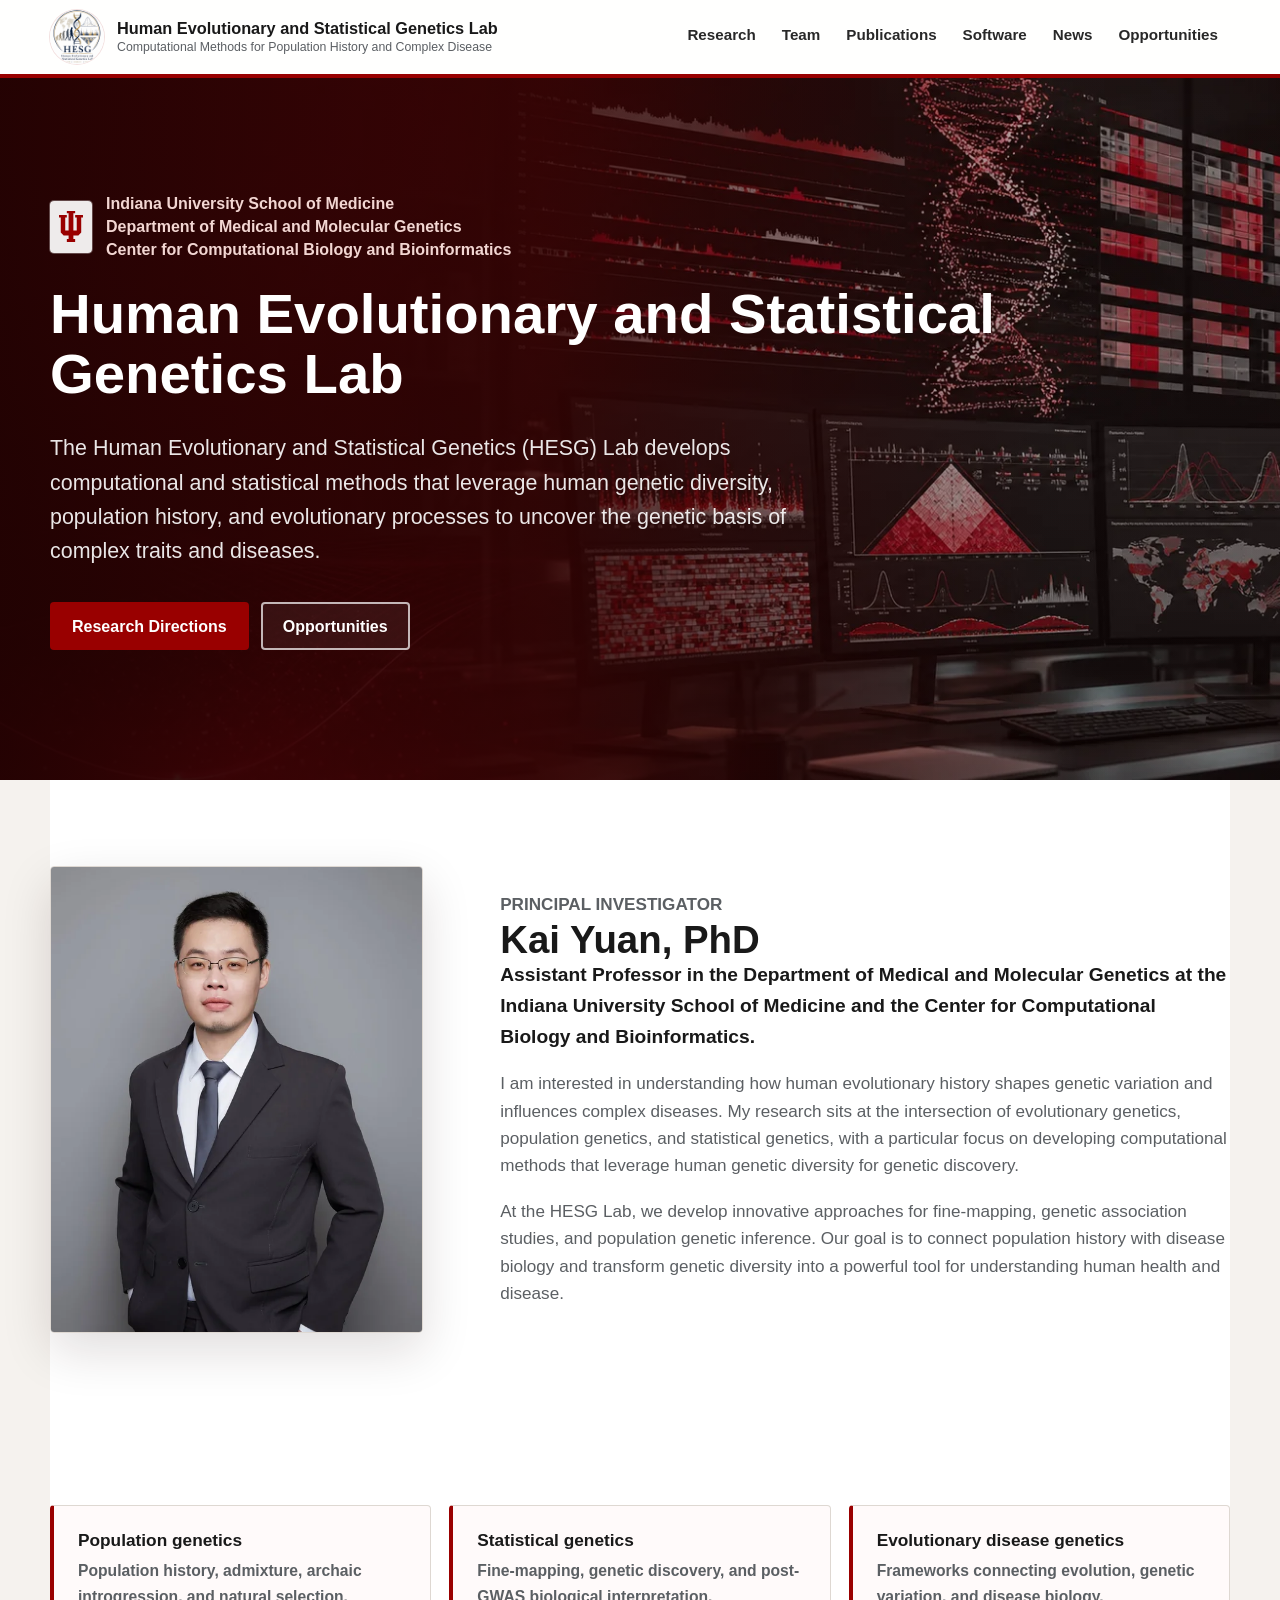
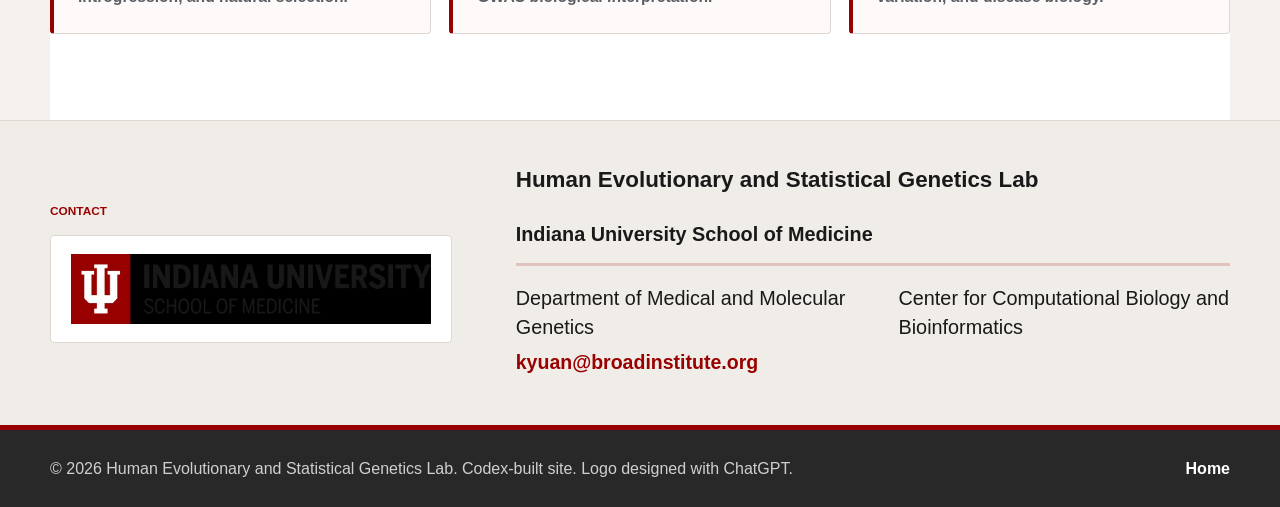
==== index.html @ 33bbf07f "Publish sanitized HESG lab website" ====
<!doctype html>
<html lang="en">
  <head>
    <meta charset="utf-8" />
    <meta name="viewport" content="width=device-width, initial-scale=1" />
    <meta
      name="description"
      content="Human Evolutionary and Statistical Genetics Lab develops computational and statistical genetics methods for diverse ancestries, admixed populations, and complex diseases."
    />
    <title>Human Evolutionary and Statistical Genetics Lab | Computational Methods for Population History and Complex Disease</title>
    <link rel="preload" href="assets/media/1adf4ea9.webp" as="image" />
    <link rel="icon" href="assets/media/c5be937f.png" />
    <link rel="stylesheet" href="styles.css?v=20260625x" />
  </head>
  <body>
    <header class="site-header" data-header>
      <a class="brand" href="index.html" aria-label="Human Evolutionary and Statistical Genetics Lab home">
        <img class="brand-logo" src="assets/media/c5be937f.png" alt="" />
        <span>
          <strong>Human Evolutionary and Statistical Genetics Lab</strong>
          <small>Computational Methods for Population History and Complex Disease</small>
        </span>
      </a>

      <button class="nav-toggle" type="button" aria-label="Open navigation" aria-expanded="false" data-nav-toggle>
        <span></span>
        <span></span>
        <span></span>
      </button>

      <nav class="site-nav" data-nav>
        <a href="research.html">Research</a>
        <a href="team.html">Team</a>
        <a href="publications.html">Publications</a>
        <a href="software.html">Software</a>
        <a href="news.html">News</a>
        <a href="opportunities.html">Opportunities</a>
      </nav>
    </header>

    <main>
      <section class="hero" aria-labelledby="hero-title">
        <img class="hero-image" src="assets/media/1adf4ea9.webp" alt="Crimson computational genetics workspace with genome tracks and statistical visualizations" />
        <div class="hero-overlay"></div>
        <div class="hero-content">
          <p class="eyebrow hero-affiliation">
            <img class="iu-affiliation-logo" src="assets/media/25459260.svg" alt="Indiana University" />
            <span class="affiliation-lines">
              <span>Indiana University School of Medicine</span>
              <span>Department of Medical and Molecular Genetics</span>
              <span>Center for Computational Biology and Bioinformatics</span>
            </span>
          </p>
          <h1 id="hero-title">Human Evolutionary and Statistical Genetics Lab</h1>
          <p class="hero-lede">
            The Human Evolutionary and Statistical Genetics (HESG) Lab develops computational
            and statistical methods that leverage human genetic diversity, population history,
            and evolutionary processes to uncover the genetic basis of complex traits and diseases.
          </p>
          <div class="hero-actions" aria-label="Primary actions">
            <a class="button primary" href="research.html">Research Directions</a>
            <a class="button secondary" href="opportunities.html">Opportunities</a>
          </div>
        </div>
      </section>

      <section class="section intro-section" aria-labelledby="intro-title">
        <div class="profile-layout">
          <figure class="profile-portrait">
            <img src="assets/media/862f1b01.webp" alt="Kai Yuan, PhD" />
          </figure>
          <div class="intro-copy">
            <p class="section-kicker">Principal Investigator</p>
            <h2 id="intro-title">Kai Yuan, PhD</h2>
            <p class="lead">
              Assistant Professor in the Department of Medical and Molecular Genetics at the
              Indiana University School of Medicine and the Center for Computational Biology
              and Bioinformatics.
            </p>
            <p>
              I am interested in understanding how human evolutionary history shapes genetic
              variation and influences complex diseases. My research sits at the intersection
              of evolutionary genetics, population genetics, and statistical genetics, with a
              particular focus on developing computational methods that leverage human genetic
              diversity for genetic discovery.
            </p>
            <p>
              At the HESG Lab, we develop innovative approaches for fine-mapping, genetic
              association studies, and population genetic inference. Our goal is to connect
              population history with disease biology and transform genetic diversity into a
              powerful tool for understanding human health and disease.
            </p>
          </div>
        </div>
      </section>

      <section class="section focus-strip" aria-label="Research focus">
        <article>
          <strong>Population genetics</strong>
          <span>Population history, admixture, archaic introgression, and natural selection.</span>
        </article>
        <article>
          <strong>Statistical genetics</strong>
          <span>Fine-mapping, genetic discovery, and post-GWAS biological interpretation.</span>
        </article>
        <article>
          <strong>Evolutionary disease genetics</strong>
          <span>Frameworks connecting evolution, genetic variation, and disease biology.</span>
        </article>
      </section>

    </main>

    <section class="site-affiliation" aria-label="Institutional affiliation and contact">
      <div class="site-affiliation-inner">
        <div class="site-affiliation-logo">
          <p class="section-kicker">Contact</p>
          <img class="iusm-logo" src="assets/media/33de593c.webp" alt="Indiana University School of Medicine" />
        </div>
        <address class="site-affiliation-address">
          <strong>Human Evolutionary and Statistical Genetics Lab</strong>
          <div class="affiliation-panel" aria-label="Institutional affiliation">
            <p class="affiliation-school">Indiana University School of Medicine</p>
            <div class="affiliation-columns">
              <span>Department of Medical and Molecular Genetics</span>
              <span>Center for Computational Biology and Bioinformatics</span>
            </div>
          </div>
          <a href="mailto:kyuan@broadinstitute.org">kyuan@broadinstitute.org</a>
        </address>
      </div>
    </section>

    <footer class="site-footer">
      <p>&copy; <span data-year></span> Human Evolutionary and Statistical Genetics Lab. Codex-built site. Logo designed with ChatGPT.</p>
      <a href="index.html">Home</a>
    </footer>

    <script src="script.js?v=20260625c"></script>
  </body>
</html>
---- styles.css ----
:root {
  --iu-crimson: #990000;
  --crimson-dark: #6d0000;
  --crimson-deep: #3b0707;
  --cream: #f5f2ee;
  --limestone: #e8e3dc;
  --ink: #191919;
  --muted-ink: #5b5f63;
  --surface: #ffffff;
  --charcoal: #282828;
  --line: #ded8d2;
  --gold: #b88a00;
  --shadow: 0 18px 50px rgba(36, 16, 16, 0.14);
  --max-width: 1180px;
  --header-height: 78px;
  --team-visual-size: 150px;
}

* {
  box-sizing: border-box;
}

html {
  scroll-behavior: smooth;
}

body {
  margin: 0;
  color: var(--ink);
  background: var(--cream);
  font-family:
    "Helvetica Neue", Helvetica, Arial, ui-sans-serif, system-ui, -apple-system,
    BlinkMacSystemFont, "Segoe UI", sans-serif;
  line-height: 1.6;
}

body.nav-open {
  overflow: hidden;
}

a {
  color: inherit;
  text-decoration: none;
}

img {
  display: block;
  max-width: 100%;
}

.visually-hidden {
  position: absolute;
  width: 1px;
  height: 1px;
  padding: 0;
  margin: -1px;
  overflow: hidden;
  clip: rect(0 0 0 0);
  white-space: nowrap;
  border: 0;
}

.site-header {
  position: sticky;
  top: 0;
  z-index: 50;
  height: var(--header-height);
  display: flex;
  align-items: center;
  justify-content: space-between;
  gap: 24px;
  padding: 0 max(24px, calc((100vw - var(--max-width)) / 2));
  background: rgba(255, 255, 255, 0.94);
  border-bottom: 4px solid var(--iu-crimson);
  box-shadow: 0 1px 0 rgba(25, 25, 25, 0.08);
}

.brand {
  display: inline-flex;
  align-items: center;
  gap: 13px;
  min-width: 0;
}

.brand-logo {
  width: 54px;
  height: 54px;
  flex: 0 0 auto;
  object-fit: contain;
  border-radius: 50%;
  box-shadow: 0 0 0 1px rgba(153, 0, 0, 0.12);
}

.brand strong,
.brand small {
  display: block;
}

.brand span {
  min-width: 0;
}

.brand strong {
  font-size: 1.02rem;
  line-height: 1.1;
}

.brand small {
  margin-top: 2px;
  color: var(--muted-ink);
  font-size: 0.77rem;
  line-height: 1.2;
  white-space: normal;
}

.site-nav {
  display: flex;
  align-items: center;
  gap: 2px;
  color: var(--charcoal);
  font-size: 0.95rem;
  font-weight: 760;
}

.site-nav a {
  padding: 10px 12px;
  border-bottom: 3px solid transparent;
}

.site-nav a:hover,
.site-nav a:focus-visible,
.site-nav a[aria-current="page"] {
  color: var(--iu-crimson);
  border-color: var(--iu-crimson);
  outline: none;
}

.nav-toggle {
  display: none;
  width: 44px;
  height: 44px;
  padding: 0;
  border: 1px solid var(--line);
  border-radius: 4px;
  background: var(--surface);
  cursor: pointer;
}

.nav-toggle span {
  display: block;
  width: 19px;
  height: 2px;
  margin: 4px auto;
  background: var(--ink);
  border-radius: 2px;
  transition: transform 180ms ease, opacity 180ms ease;
}

.nav-open .nav-toggle span:nth-child(1) {
  transform: translateY(6px) rotate(45deg);
}

.nav-open .nav-toggle span:nth-child(2) {
  opacity: 0;
}

.nav-open .nav-toggle span:nth-child(3) {
  transform: translateY(-6px) rotate(-45deg);
}

.hero {
  position: relative;
  min-height: clamp(560px, 78vh, 720px);
  display: grid;
  align-items: center;
  overflow: hidden;
  isolation: isolate;
  background: var(--crimson-deep);
}

.hero-image,
.hero-overlay {
  position: absolute;
  inset: 0;
  width: 100%;
  height: 100%;
}

.hero-image {
  z-index: -2;
  object-fit: cover;
  object-position: center;
}

.hero-overlay {
  z-index: -1;
  background:
    linear-gradient(90deg, rgba(34, 2, 2, 0.92) 0%, rgba(55, 3, 3, 0.76) 42%, rgba(55, 3, 3, 0.12) 82%),
    linear-gradient(0deg, rgba(15, 12, 12, 0.2), rgba(15, 12, 12, 0.2));
}

.hero-content {
  width: min(var(--max-width), calc(100% - 48px));
  margin: 0 auto;
  padding: 90px 0 104px;
  color: #ffffff;
}

.eyebrow,
.section-kicker,
.role {
  margin: 0 0 12px;
  color: var(--iu-crimson);
  font-size: 0.74rem;
  font-weight: 900;
  letter-spacing: 0;
  text-transform: uppercase;
}

.hero .eyebrow {
  max-width: 760px;
  color: #f2d6d2;
}

.hero-affiliation {
  display: inline-grid;
  grid-template-columns: auto minmax(0, 1fr);
  align-items: center;
  gap: 14px;
  margin-bottom: 24px;
  color: rgba(255, 255, 255, 0.88);
  font-size: clamp(0.86rem, 1.25vw, 1.05rem);
  font-weight: 700;
  line-height: 1.25;
  text-transform: none;
}

.iu-affiliation-logo {
  width: 42px;
  height: 52px;
  padding: 8px 9px;
  object-fit: contain;
  background: rgba(255, 255, 255, 0.92);
  border-radius: 4px;
  box-shadow: 0 0 0 1px rgba(255, 255, 255, 0.28);
}

.affiliation-lines {
  display: grid;
  gap: 3px;
}

h1,
h2,
h3,
p {
  overflow-wrap: anywhere;
}

h1,
h2,
h3 {
  margin: 0;
  line-height: 1.08;
  letter-spacing: 0;
  font-weight: 760;
}

h1 {
  max-width: 820px;
  font-size: clamp(3rem, 7vw, 5.8rem);
}

.hero h1 {
  max-width: 1040px;
  font-size: clamp(2.4rem, 4.4vw, 4.15rem);
  font-weight: 700;
  line-height: 1.08;
}

h2 {
  font-size: clamp(1.8rem, 3vw, 3.1rem);
}

h3 {
  font-size: 1.18rem;
}

.hero-subtitle {
  max-width: 960px;
  margin: 14px 0 0;
  color: #ffffff;
  font-size: clamp(1.35rem, 2.4vw, 2.15rem);
  font-weight: 700;
  line-height: 1.15;
}

.hero-lede {
  max-width: 760px;
  margin: 26px 0 0;
  color: rgba(255, 255, 255, 0.9);
  font-size: clamp(1.05rem, 1.8vw, 1.34rem);
}

.hero-actions {
  display: flex;
  flex-wrap: wrap;
  gap: 12px;
  margin-top: 34px;
}

.page-hero {
  position: relative;
  width: 100%;
  margin: 0 auto;
  padding: 76px max(24px, calc((100vw - var(--max-width)) / 2)) 64px;
  overflow: hidden;
  isolation: isolate;
  background: #f7f3ef;
  border-bottom: 1px solid rgba(153, 0, 0, 0.12);
}

.page-hero::before,
.page-hero::after {
  position: absolute;
  content: "";
  inset: 0;
  z-index: -1;
}

.page-hero::before {
  left: 45%;
  background:
    linear-gradient(90deg, rgba(247, 243, 239, 0.96) 0%, rgba(247, 243, 239, 0.74) 34%, rgba(247, 243, 239, 0.3) 100%),
    url("assets/media/1adf4ea9.webp") center / cover no-repeat;
  opacity: 0.56;
}

.page-hero::after {
  background: linear-gradient(180deg, rgba(255, 255, 255, 0.18), rgba(247, 243, 239, 0.96));
}

.page-hero h1 {
  max-width: 108ch;
  color: var(--iu-crimson);
  font-size: clamp(2.35rem, 4vw, 4rem);
  line-height: 1.12;
}

.detail-hero h1 {
  max-width: 960px;
  font-size: clamp(2rem, 3.4vw, 3.35rem);
}

.page-hero p:not(.section-kicker) {
  max-width: 820px;
  margin: 18px 0 0;
  color: var(--muted-ink);
  font-size: clamp(1rem, 1.35vw, 1.18rem);
}

.button {
  display: inline-flex;
  align-items: center;
  justify-content: center;
  min-height: 48px;
  padding: 12px 20px;
  border: 2px solid transparent;
  border-radius: 4px;
  font-weight: 850;
  line-height: 1.1;
  transition: transform 180ms ease, background 180ms ease, border-color 180ms ease;
}

.button:hover,
.button:focus-visible {
  transform: translateY(-1px);
  outline: none;
}

.button.primary {
  color: #ffffff;
  background: var(--iu-crimson);
}

.button.primary:hover,
.button.primary:focus-visible {
  background: var(--crimson-dark);
}

.button.secondary {
  color: #ffffff;
  border-color: rgba(255, 255, 255, 0.7);
  background: rgba(255, 255, 255, 0.06);
}

.section {
  width: min(var(--max-width), calc(100% - 48px));
  margin: 0 auto;
  padding: 86px 0;
}

.intro-section {
  background: var(--surface);
}

.muted {
  width: 100%;
  max-width: none;
  padding-inline: max(24px, calc((100vw - var(--max-width)) / 2));
  background: #f0ece7;
}

.section-grid,
.split-layout,
.contact-section {
  display: grid;
  grid-template-columns: minmax(260px, 0.82fr) minmax(0, 1.18fr);
  gap: clamp(34px, 6vw, 86px);
  align-items: start;
}

.intro-copy p,
.body-large,
.join-panel p,
address,
.section-heading p {
  margin: 0;
  color: var(--muted-ink);
  font-size: 1.07rem;
}

.intro-copy .lead {
  color: var(--ink);
  font-size: 1.2rem;
  font-weight: 760;
}

.intro-copy p + p {
  margin-top: 18px;
}

.profile-layout {
  display: grid;
  grid-template-columns: minmax(240px, 0.44fr) minmax(0, 0.86fr);
  gap: clamp(34px, 6vw, 78px);
  align-items: center;
}

.profile-portrait {
  margin: 0;
}

.profile-portrait img {
  width: 100%;
  max-width: 380px;
  aspect-ratio: 4 / 5;
  object-fit: cover;
  object-position: 50% 18%;
  border: 1px solid var(--line);
  border-radius: 4px;
  box-shadow: var(--shadow);
}

.focus-strip {
  display: grid;
  grid-template-columns: repeat(3, minmax(0, 1fr));
  gap: 18px;
  background: var(--surface);
}

.focus-strip article {
  min-height: 118px;
  padding: 24px;
  background: #fffafa;
  border: 1px solid var(--line);
  border-left: 4px solid var(--iu-crimson);
  border-radius: 4px;
}

.focus-strip strong,
.focus-strip span {
  display: block;
}

.focus-strip strong {
  color: var(--ink);
  font-size: 1.08rem;
  line-height: 1.2;
}

.focus-strip span {
  margin-top: 8px;
  color: var(--muted-ink);
  font-size: 0.98rem;
  font-weight: 650;
}

.page-link-grid {
  display: grid;
  grid-template-columns: repeat(5, minmax(0, 1fr));
  gap: 14px;
}

.link-card {
  min-height: 138px;
  padding: 22px;
  background: var(--surface);
  border: 1px solid var(--line);
  border-top: 4px solid var(--iu-crimson);
  border-radius: 4px;
  transition: transform 180ms ease, box-shadow 180ms ease, border-color 180ms ease;
}

.link-card:hover,
.link-card:focus-visible {
  transform: translateY(-2px);
  border-color: rgba(153, 0, 0, 0.28);
  box-shadow: var(--shadow);
  outline: none;
}

.link-card span,
.link-card strong {
  display: block;
}

.link-card span {
  color: var(--iu-crimson);
  font-size: 0.75rem;
  font-weight: 900;
  text-transform: uppercase;
}

.link-card strong {
  margin-top: 10px;
  color: var(--ink);
  font-size: 1.08rem;
  line-height: 1.25;
}

.section-heading {
  max-width: 880px;
  margin-bottom: 34px;
}

.section-heading h2 + p {
  margin-top: 18px;
}

.section-heading.with-action {
  max-width: none;
  display: flex;
  align-items: end;
  justify-content: space-between;
  gap: 24px;
}

.text-link {
  color: var(--iu-crimson);
  font-weight: 850;
  text-decoration: underline;
  text-decoration-thickness: 2px;
  text-underline-offset: 5px;
}

.card-grid {
  display: grid;
  gap: 18px;
}

.card-grid.three {
  grid-template-columns: repeat(3, minmax(0, 1fr));
}

.research-card,
.person-card,
.method-list article {
  min-height: 100%;
  padding: 28px;
  background: var(--surface);
  border: 1px solid var(--line);
  border-top: 5px solid var(--iu-crimson);
  border-radius: 4px;
}

.research-overview {
  padding-top: 56px;
}

a.research-card {
  display: block;
  color: inherit;
  text-decoration: none;
  transition: transform 180ms ease, box-shadow 180ms ease, border-color 180ms ease;
}

a.research-card:hover,
a.research-card:focus-visible {
  transform: translateY(-2px);
  border-color: rgba(153, 0, 0, 0.28);
  box-shadow: var(--shadow);
  outline: none;
}

a.person-card {
  display: grid;
  color: inherit;
  text-decoration: none;
  transition: transform 180ms ease, box-shadow 180ms ease, border-color 180ms ease;
}

a.person-card:hover,
a.person-card:focus-visible {
  transform: translateY(-2px);
  border-color: rgba(153, 0, 0, 0.28);
  box-shadow: var(--shadow);
  outline: none;
}

.research-card p,
.person-card p,
.method-list p {
  margin: 14px 0 0;
  color: var(--muted-ink);
}

a.research-card.logo-card {
  display: flex;
  flex-direction: column;
}

.direction-card-logo,
.direction-detail-logo {
  object-fit: contain;
  background: #ffffff;
  border: 1px solid rgba(153, 0, 0, 0.14);
  border-radius: 50%;
  box-shadow: 0 10px 28px rgba(50, 24, 24, 0.08);
}

.direction-card-logo {
  width: 112px;
  height: 112px;
  margin-bottom: 22px;
}

.direction-detail {
  scroll-margin-top: calc(var(--header-height) + 22px);
}

.direction-detail-header {
  display: grid;
  grid-template-columns: auto minmax(0, 1fr);
  align-items: center;
  gap: 24px;
  margin-bottom: 36px;
}

.direction-detail-logo {
  width: 138px;
  height: 138px;
}

.direction-detail-header h2 {
  max-width: 980px;
}

.direction-detail .section-grid h3 {
  font-size: clamp(1.45rem, 2vw, 2.1rem);
}

.direction-questions {
  margin-top: 42px;
}

.logo-card .card-link {
  margin-top: auto;
  padding-top: 24px;
}

.card-number {
  display: inline-block;
  margin-bottom: 20px;
  color: var(--iu-crimson);
  font-weight: 950;
}

.card-link {
  display: inline-block;
  margin-top: 24px;
  color: var(--iu-crimson);
  font-size: 0.9rem;
  font-weight: 900;
}

.back-link {
  margin: 30px 0 0;
}

.method-list {
  display: grid;
  grid-template-columns: repeat(2, minmax(0, 1fr));
  gap: 14px;
}

.method-list article {
  padding: 24px;
  border-top-width: 3px;
}

.software-list {
  grid-template-columns: 1fr;
  gap: 12px;
}

.software-list article {
  display: grid;
  grid-template-columns: minmax(150px, 0.28fr) minmax(0, 1fr) 84px;
  gap: 18px;
  align-items: center;
}

.software-list h3 {
  margin: 0;
}

.software-list p {
  margin: 0;
}

.software-links {
  display: grid;
  gap: 8px;
  justify-items: start;
  width: 84px;
}

.paper-link,
.github-link {
  color: var(--iu-crimson);
  font-size: 0.86rem;
  font-weight: 900;
  text-transform: uppercase;
  text-decoration: underline;
  text-decoration-thickness: 2px;
  text-underline-offset: 5px;
  width: 100%;
}

.paper-link:hover,
.paper-link:focus-visible,
.github-link:hover,
.github-link:focus-visible {
  color: var(--charcoal);
}

.software-section {
  padding-top: 48px;
}

.news-section {
  padding-top: 48px;
}

.news-list {
  display: grid;
  gap: 18px;
}

.news-item {
  display: grid;
  grid-template-columns: 98px minmax(0, 1fr);
  gap: 28px;
  padding: 28px;
  background: var(--surface);
  border: 1px solid var(--line);
  border-top: 5px solid var(--iu-crimson);
  border-radius: 4px;
}

a.news-item {
  color: inherit;
  text-decoration: none;
  transition: transform 180ms ease, box-shadow 180ms ease, border-color 180ms ease;
}

a.news-item:hover,
a.news-item:focus-visible {
  transform: translateY(-2px);
  border-color: rgba(153, 0, 0, 0.28);
  box-shadow: var(--shadow);
  outline: none;
}

.news-item time {
  color: var(--iu-crimson);
  font-weight: 950;
}

.news-item p:not(.section-kicker) {
  margin: 10px 0 0;
  color: var(--muted-ink);
}

.publication-list {
  border-top: 1px solid var(--line);
  background: var(--surface);
}

.publications-section {
  padding-top: 48px;
}

.publication-group + .publication-group {
  margin-top: 38px;
}

.publication-group-label {
  margin: 0 0 12px;
  color: var(--iu-crimson);
  font-size: 0.78rem;
  font-weight: 900;
  text-transform: uppercase;
}

.publication-group .publication-list {
  border-top: 4px solid var(--iu-crimson);
}

.related-publications {
  margin-top: 42px;
}

.publication-list article {
  display: grid;
  grid-template-columns: 92px minmax(0, 1fr);
  gap: 28px;
  padding: 24px;
  border-bottom: 1px solid var(--line);
}

.publication-list.compact article {
  grid-template-columns: 78px minmax(0, 1fr);
  padding: 20px 24px;
}

.publication-list time {
  color: var(--iu-crimson);
  font-weight: 950;
}

.publication-list h3 a {
  color: inherit;
  text-decoration: none;
}

.publication-list h3 a:hover,
.publication-list h3 a:focus-visible {
  color: var(--iu-crimson);
  text-decoration: underline;
  text-decoration-thickness: 2px;
  text-underline-offset: 5px;
}

.publication-list p {
  margin: 8px 0 0;
  color: var(--muted-ink);
}

.people-grid {
  display: grid;
  grid-template-columns: minmax(0, 900px);
  justify-content: start;
  gap: 18px;
}

.opportunity-card .card-link {
  grid-column: 2;
  margin-top: 18px;
  padding-top: 0;
}

.avatar {
  display: grid;
  place-items: center;
  width: var(--team-visual-size);
  height: var(--team-visual-size);
  margin-bottom: 22px;
  color: #ffffff;
  background: var(--iu-crimson);
  border-radius: 4px;
  font-size: 2.8rem;
  font-weight: 950;
}

.person-photo {
  width: 100%;
  aspect-ratio: 4 / 3;
  margin-bottom: 22px;
  object-fit: cover;
  object-position: 50% 18%;
  border: 1px solid var(--line);
  border-radius: 4px;
}

.pi-card {
  display: grid;
  grid-template-columns: var(--team-visual-size) minmax(0, 1fr);
  column-gap: 26px;
  align-items: start;
  background: #fffafa;
}

.pi-card .person-photo {
  grid-column: 1;
  grid-row: 1;
  aspect-ratio: 1 / 1;
  margin-bottom: 0;
  object-position: 50% 50%;
}

.pi-card-body {
  grid-column: 2;
  align-self: start;
  display: grid;
  align-content: start;
}

.person-card:not(.pi-card) {
  display: grid;
  grid-template-columns: var(--team-visual-size) minmax(0, 1fr);
  column-gap: 24px;
  align-items: start;
}

.person-card:not(.pi-card) .avatar {
  grid-row: 1 / span 3;
  margin-bottom: 0;
}

.person-card:not(.pi-card) > :not(.avatar) {
  grid-column: 2;
}

.person-card .role {
  margin-bottom: 8px;
}

.pi-card .pi-title {
  color: var(--ink);
  font-size: 1.18rem;
  font-weight: 400;
  line-height: 1.42;
}

.join-section {
  padding-top: 0;
}

.join-panel {
  padding: clamp(34px, 6vw, 62px);
  color: #ffffff;
  background:
    linear-gradient(135deg, rgba(153, 0, 0, 0.96), rgba(61, 7, 7, 0.96)),
    var(--iu-crimson);
  border-radius: 4px;
  box-shadow: var(--shadow);
}

.join-panel .section-kicker {
  color: #f5d7d2;
}

.join-panel h2 {
  max-width: 860px;
}

.join-panel p {
  max-width: 860px;
  margin: 18px 0 28px;
  color: rgba(255, 255, 255, 0.82);
}

.join-panel .button.primary {
  color: var(--iu-crimson);
  background: #ffffff;
}

.join-panel .button.primary:hover,
.join-panel .button.primary:focus-visible {
  color: #ffffff;
  background: var(--charcoal);
}

.job-posting {
  width: min(920px, 100%);
  padding: clamp(28px, 5vw, 54px);
  background: var(--surface);
  border: 1px solid var(--line);
  border-top: 5px solid var(--iu-crimson);
  border-radius: 4px;
}

.job-posting h2 {
  margin-top: 42px;
  font-size: clamp(1.45rem, 2vw, 2rem);
}

.job-posting p,
.job-posting li {
  color: var(--muted-ink);
  font-size: 1.02rem;
  line-height: 1.68;
}

.job-posting p {
  margin: 16px 0 0;
}

.job-posting ul {
  display: grid;
  gap: 8px;
  margin: 16px 0 0;
  padding-left: 22px;
}

.job-posting strong {
  color: var(--ink);
}

.job-actions {
  display: flex;
  flex-wrap: wrap;
  gap: 12px;
  margin-top: 30px;
}

.opportunities-page main {
  position: relative;
  isolation: isolate;
  overflow: hidden;
  background:
    linear-gradient(90deg, rgba(247, 243, 239, 0.92) 0%, rgba(247, 243, 239, 0.66) 42%, rgba(247, 243, 239, 0.26) 100%),
    linear-gradient(180deg, rgba(255, 255, 255, 0.3), rgba(245, 242, 238, 0.88)),
    url("assets/media/6621ddae.webp") 64% 50% / cover no-repeat;
}

.opportunities-page main::before {
  position: absolute;
  content: "";
  inset: 0;
  z-index: -1;
  background: inherit;
  filter: blur(2.5px) saturate(0.82);
  transform: scale(1.018);
}

.opportunities-page .page-hero {
  background: transparent;
  border-bottom: 0;
}

.opportunities-page .page-hero::before,
.opportunities-page .page-hero::after {
  content: none;
}

.opportunities-page .page-hero h1 {
  color: var(--iu-crimson);
  text-shadow: 0 1px 0 rgba(255, 255, 255, 0.58);
}

.opportunities-page .join-section {
  padding-bottom: 108px;
}

.opportunities-page .openings-panel {
  max-width: 980px;
  padding: clamp(30px, 5vw, 52px);
  color: var(--ink);
  background: rgba(255, 252, 248, 0.72);
  border: 1px solid rgba(153, 0, 0, 0.16);
  box-shadow: 0 22px 58px rgba(46, 35, 28, 0.12);
  backdrop-filter: blur(4px);
}

.opportunities-page .openings-panel .section-kicker {
  color: var(--iu-crimson);
}

.opportunities-page .openings-panel h2 {
  margin: 0;
  font-size: clamp(2rem, 3.2vw, 3.2rem);
  line-height: 1.08;
}

.opening-list {
  display: grid;
  grid-template-columns: repeat(2, minmax(0, 1fr));
  gap: 18px;
  margin-top: 28px;
}

.opening-card {
  min-height: 360px;
  display: flex;
  flex-direction: column;
  align-items: flex-start;
  justify-content: space-between;
  gap: 34px;
  padding: clamp(22px, 3vw, 30px);
  background: rgba(255, 255, 255, 0.9);
  border: 1px solid var(--line);
  border-top: 5px solid var(--iu-crimson);
  border-radius: 4px;
}

.opening-card h3 {
  margin: 0;
  font-size: clamp(1.35rem, 2vw, 1.85rem);
  line-height: 1.16;
}

.opening-card p {
  color: var(--muted-ink);
}

.opening-card p:not(.opening-label) {
  margin: 12px 0 0;
  font-size: 1.05rem;
}

.opening-label {
  margin: 0 0 8px;
  color: var(--iu-crimson);
  font-size: 0.86rem;
  font-weight: 900;
  letter-spacing: 0.02em;
  text-transform: uppercase;
}

.opening-card .button {
  min-width: 174px;
}

.opportunities-page .openings-panel .button.primary {
  color: #ffffff;
  background: var(--iu-crimson);
}

.opportunities-page .openings-panel .button.primary:hover,
.opportunities-page .openings-panel .button.primary:focus-visible {
  background: var(--charcoal);
}

address {
  display: grid;
  gap: 6px;
  font-style: normal;
}

.contact-logo-block {
  max-width: 420px;
}

.iusm-logo {
  width: min(100%, 380px);
  margin-top: 10px;
  padding: 18px 20px;
  background: #ffffff;
  border: 1px solid var(--line);
  border-radius: 4px;
}

.site-affiliation {
  width: 100%;
  padding: 46px max(24px, calc((100vw - var(--max-width)) / 2));
  background: #f0ece7;
  border-top: 1px solid var(--line);
}

.site-affiliation-inner {
  display: grid;
  grid-template-columns: minmax(280px, 0.72fr) minmax(600px, 1.28fr);
  gap: clamp(38px, 5vw, 72px);
  align-items: center;
  width: min(var(--max-width), 100%);
  margin: 0 auto;
}

.site-affiliation-logo {
  display: grid;
  gap: 14px;
  align-content: start;
  justify-items: start;
  width: 100%;
}

.site-affiliation-logo .section-kicker {
  margin: 0;
}

.site-affiliation .iusm-logo {
  width: min(100%, 520px);
  margin: 0;
}

.site-affiliation-address {
  width: 100%;
  justify-self: start;
}

address strong {
  color: var(--ink);
  font-size: clamp(1.38rem, 1.75vw, 1.62rem);
  font-weight: 900;
  line-height: 1.2;
}

.affiliation-panel {
  margin-top: 22px;
}

.affiliation-school {
  margin: 0;
  padding-bottom: 16px;
  color: var(--ink);
  font-size: clamp(1.22rem, 1.55vw, 1.45rem);
  font-weight: 900;
  line-height: 1.28;
  border-bottom: 3px solid rgba(153, 0, 0, 0.18);
}

.affiliation-columns {
  display: grid;
  grid-template-columns: repeat(2, minmax(0, 1fr));
  gap: clamp(28px, 4vw, 54px);
  padding-top: 18px;
}

.affiliation-columns span {
  color: var(--ink);
  font-size: clamp(1.24rem, 1.55vw, 1.45rem);
  font-weight: 400;
  line-height: 1.45;
}

address a {
  color: var(--iu-crimson);
  font-size: clamp(1.22rem, 1.45vw, 1.38rem);
  font-weight: 900;
}

.site-footer {
  display: flex;
  align-items: center;
  justify-content: space-between;
  gap: 18px;
  padding: 26px max(24px, calc((100vw - var(--max-width)) / 2));
  color: rgba(255, 255, 255, 0.78);
  background: var(--charcoal);
  border-top: 5px solid var(--iu-crimson);
}

.site-footer p {
  margin: 0;
}

.site-footer a {
  color: #ffffff;
  font-weight: 850;
}

@media (max-width: 1020px) {
  .site-header {
    padding-inline: 20px;
  }

  .nav-toggle {
    display: block;
  }

  .site-nav {
    position: fixed;
    top: var(--header-height);
    right: 16px;
    left: 16px;
    z-index: 70;
    display: grid;
    gap: 4px;
    padding: 14px;
    background: var(--surface);
    border: 1px solid var(--line);
    border-top: 5px solid var(--iu-crimson);
    border-radius: 4px;
    box-shadow: var(--shadow);
    transform: translateY(-10px);
    opacity: 0;
    pointer-events: none;
    transition: opacity 180ms ease, transform 180ms ease;
  }

  .site-nav a {
    padding: 12px;
    border-bottom: 0;
  }

  .site-nav a:hover,
  .site-nav a:focus-visible,
  .site-nav a[aria-current="page"] {
    background: #fff4f4;
  }

  .nav-open .site-nav {
    transform: translateY(0);
    opacity: 1;
    pointer-events: auto;
  }

  .section-grid,
  .split-layout,
  .contact-section,
  .site-affiliation-inner,
  .profile-layout {
    grid-template-columns: 1fr;
  }

  .site-affiliation-address {
    max-width: none;
  }

  .affiliation-columns {
    grid-template-columns: 1fr;
    gap: 10px;
  }

  .card-grid.three,
  .people-grid {
    grid-template-columns: 1fr;
  }

  .direction-detail-header {
    grid-template-columns: 112px minmax(0, 1fr);
  }

  .direction-detail-logo {
    width: 112px;
    height: 112px;
  }

  .focus-strip {
    grid-template-columns: 1fr;
  }

  .profile-portrait img {
    max-width: 320px;
  }

  .page-link-grid {
    grid-template-columns: 1fr 1fr;
  }

  .opening-list {
    grid-template-columns: 1fr;
  }

  .opening-card {
    min-height: 0;
  }
}

@media (max-width: 640px) {
  :root {
    --header-height: 70px;
  }

  .brand small {
    display: none;
  }

  .brand-logo {
    width: 40px;
    height: 40px;
  }

  .hero {
    min-height: 76svh;
  }

  .hero-content,
  .section {
    width: min(100% - 36px, var(--max-width));
  }

  .hero-content {
    padding-block: 66px 74px;
  }

  .hero-overlay {
    background:
      linear-gradient(90deg, rgba(34, 2, 2, 0.94) 0%, rgba(55, 3, 3, 0.74) 68%, rgba(55, 3, 3, 0.42) 100%),
      linear-gradient(0deg, rgba(15, 12, 12, 0.24), rgba(15, 12, 12, 0.24));
  }

  .hero-actions,
  .section-heading.with-action,
  .site-footer {
    align-items: stretch;
    flex-direction: column;
  }

  .button {
    width: 100%;
  }

  .muted {
    padding-inline: 18px;
  }

  .site-affiliation {
    padding: 36px 18px;
  }

  .section {
    padding-block: 64px;
  }

  .page-hero {
    padding: 58px 18px 48px;
  }

  .hero-affiliation {
    gap: 10px;
  }

  .iu-affiliation-logo {
    width: 34px;
    height: 42px;
    padding: 7px;
  }

  .page-hero::before {
    left: 18%;
    opacity: 0.34;
  }

  .direction-card-logo {
    width: 96px;
    height: 96px;
  }

  .direction-detail-header {
    grid-template-columns: 1fr;
    gap: 16px;
  }

  .direction-detail-logo {
    width: 104px;
    height: 104px;
  }

  .method-list {
    grid-template-columns: 1fr;
  }

  .software-list article {
    grid-template-columns: 1fr;
    gap: 10px;
  }

  .software-links,
  .paper-link,
  .github-link {
    justify-self: start;
    justify-items: start;
    width: auto;
  }

  .page-link-grid {
    grid-template-columns: 1fr;
  }

  .publication-list article {
    grid-template-columns: 1fr;
    gap: 8px;
    padding: 22px;
  }

  .news-item {
    grid-template-columns: 1fr;
    gap: 8px;
    padding: 22px;
  }

  .join-panel {
    padding: 30px 22px;
  }

  .profile-portrait img {
    max-width: none;
  }

  .pi-card,
  .person-card:not(.pi-card) {
    grid-template-columns: 1fr;
  }

  .pi-card .person-photo,
  .pi-card-body,
  .person-card:not(.pi-card) .avatar,
  .person-card:not(.pi-card) > :not(.avatar) {
    grid-column: auto;
    grid-row: auto;
  }

  .opportunity-card .card-link {
    grid-column: auto;
  }

  .pi-card .person-photo {
    width: min(100%, var(--team-visual-size));
  }

  .person-card:not(.pi-card) .avatar {
    margin-bottom: 22px;
  }
}
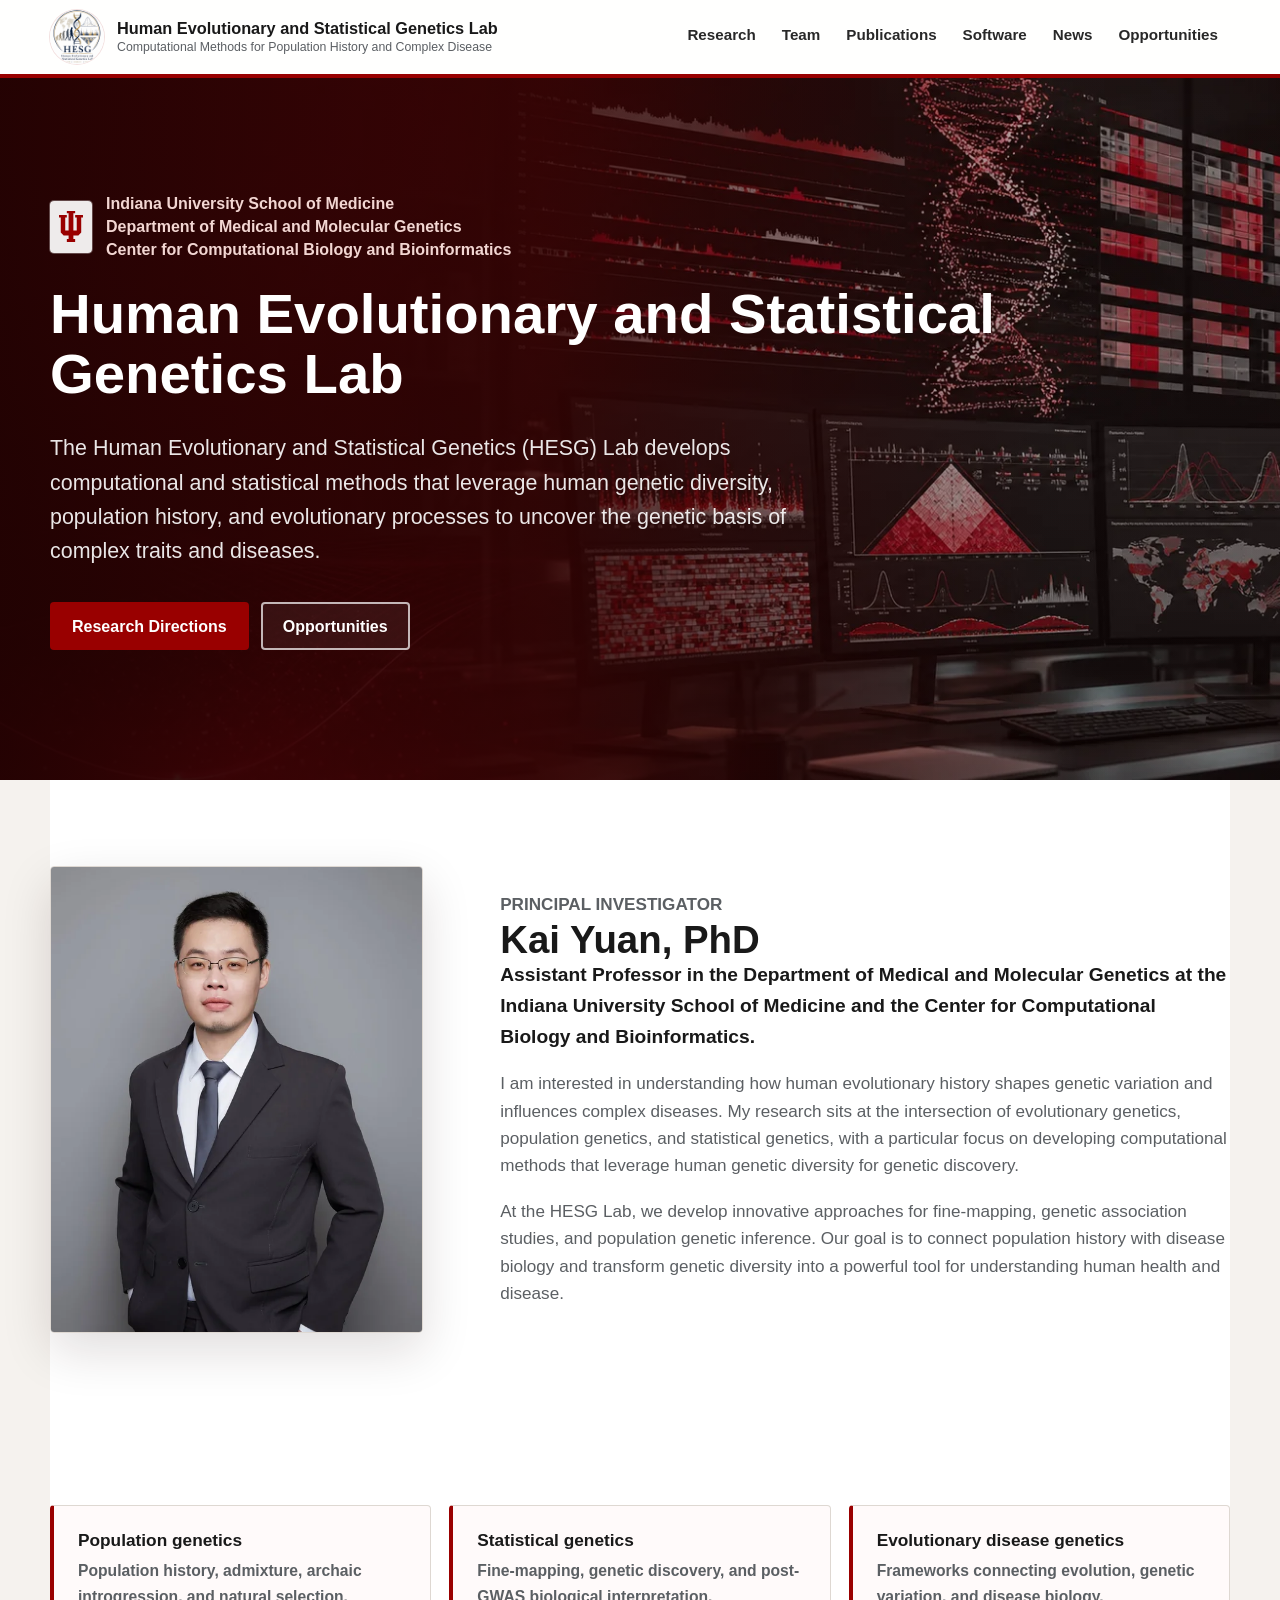
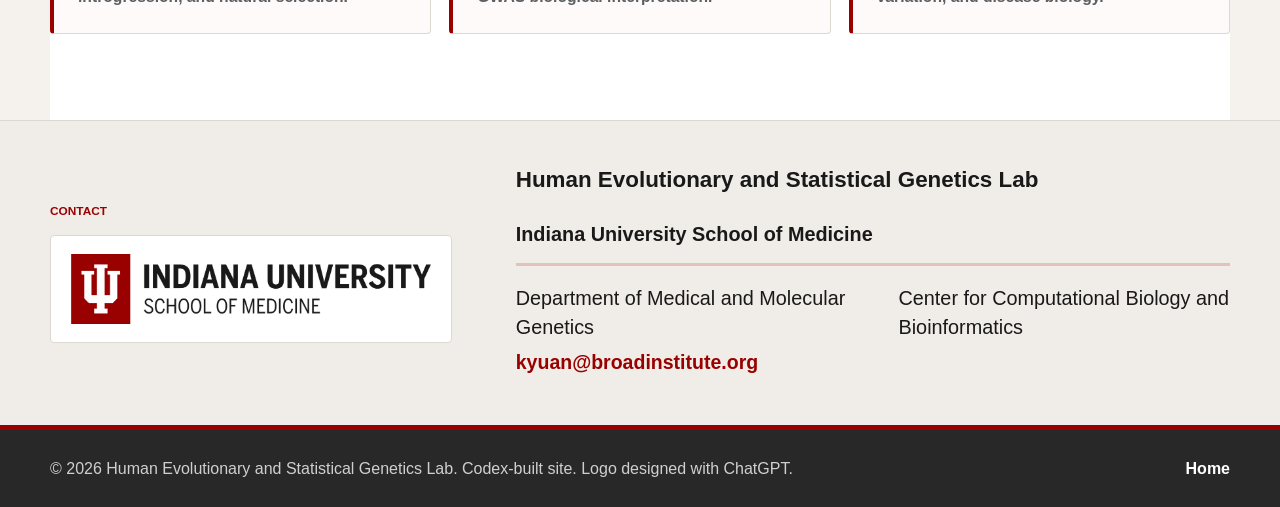
==== commit 98e2c224: "Fix IUSM logo rendering" ====
--- a/index.html
+++ b/index.html
@@ -10,7 +10,7 @@
     <title>Human Evolutionary and Statistical Genetics Lab | Computational Methods for Population History and Complex Disease</title>
     <link rel="preload" href="assets/media/1adf4ea9.webp" as="image" />
     <link rel="icon" href="assets/media/c5be937f.png" />
-    <link rel="stylesheet" href="styles.css?v=20260625x" />
+    <link rel="stylesheet" href="styles.css?v=20260625y" />
   </head>
   <body>
     <header class="site-header" data-header>
@@ -115,7 +115,7 @@
       <div class="site-affiliation-inner">
         <div class="site-affiliation-logo">
           <p class="section-kicker">Contact</p>
-          <img class="iusm-logo" src="assets/media/33de593c.webp" alt="Indiana University School of Medicine" />
+          <img class="iusm-logo" src="assets/media/3651b48b.png" alt="Indiana University School of Medicine" />
         </div>
         <address class="site-affiliation-address">
           <strong>Human Evolutionary and Statistical Genetics Lab</strong>
--- a/styles.css
+++ b/styles.css
@@ -796,6 +796,26 @@
 .news-item time {
   color: var(--iu-crimson);
   font-weight: 950;
+}
+
+.news-item[data-pinned="true"] .section-kicker {
+  display: inline-flex;
+  align-items: center;
+  gap: 10px;
+  flex-wrap: wrap;
+}
+
+.news-item[data-pinned="true"] .section-kicker::after {
+  content: "Pinned";
+  display: inline-block;
+  padding: 3px 8px;
+  color: #ffffff;
+  font-size: 0.72rem;
+  font-weight: 900;
+  line-height: 1;
+  letter-spacing: 0.03em;
+  background: var(--iu-crimson);
+  border-radius: 3px;
 }
 
 .news-item p:not(.section-kicker) {
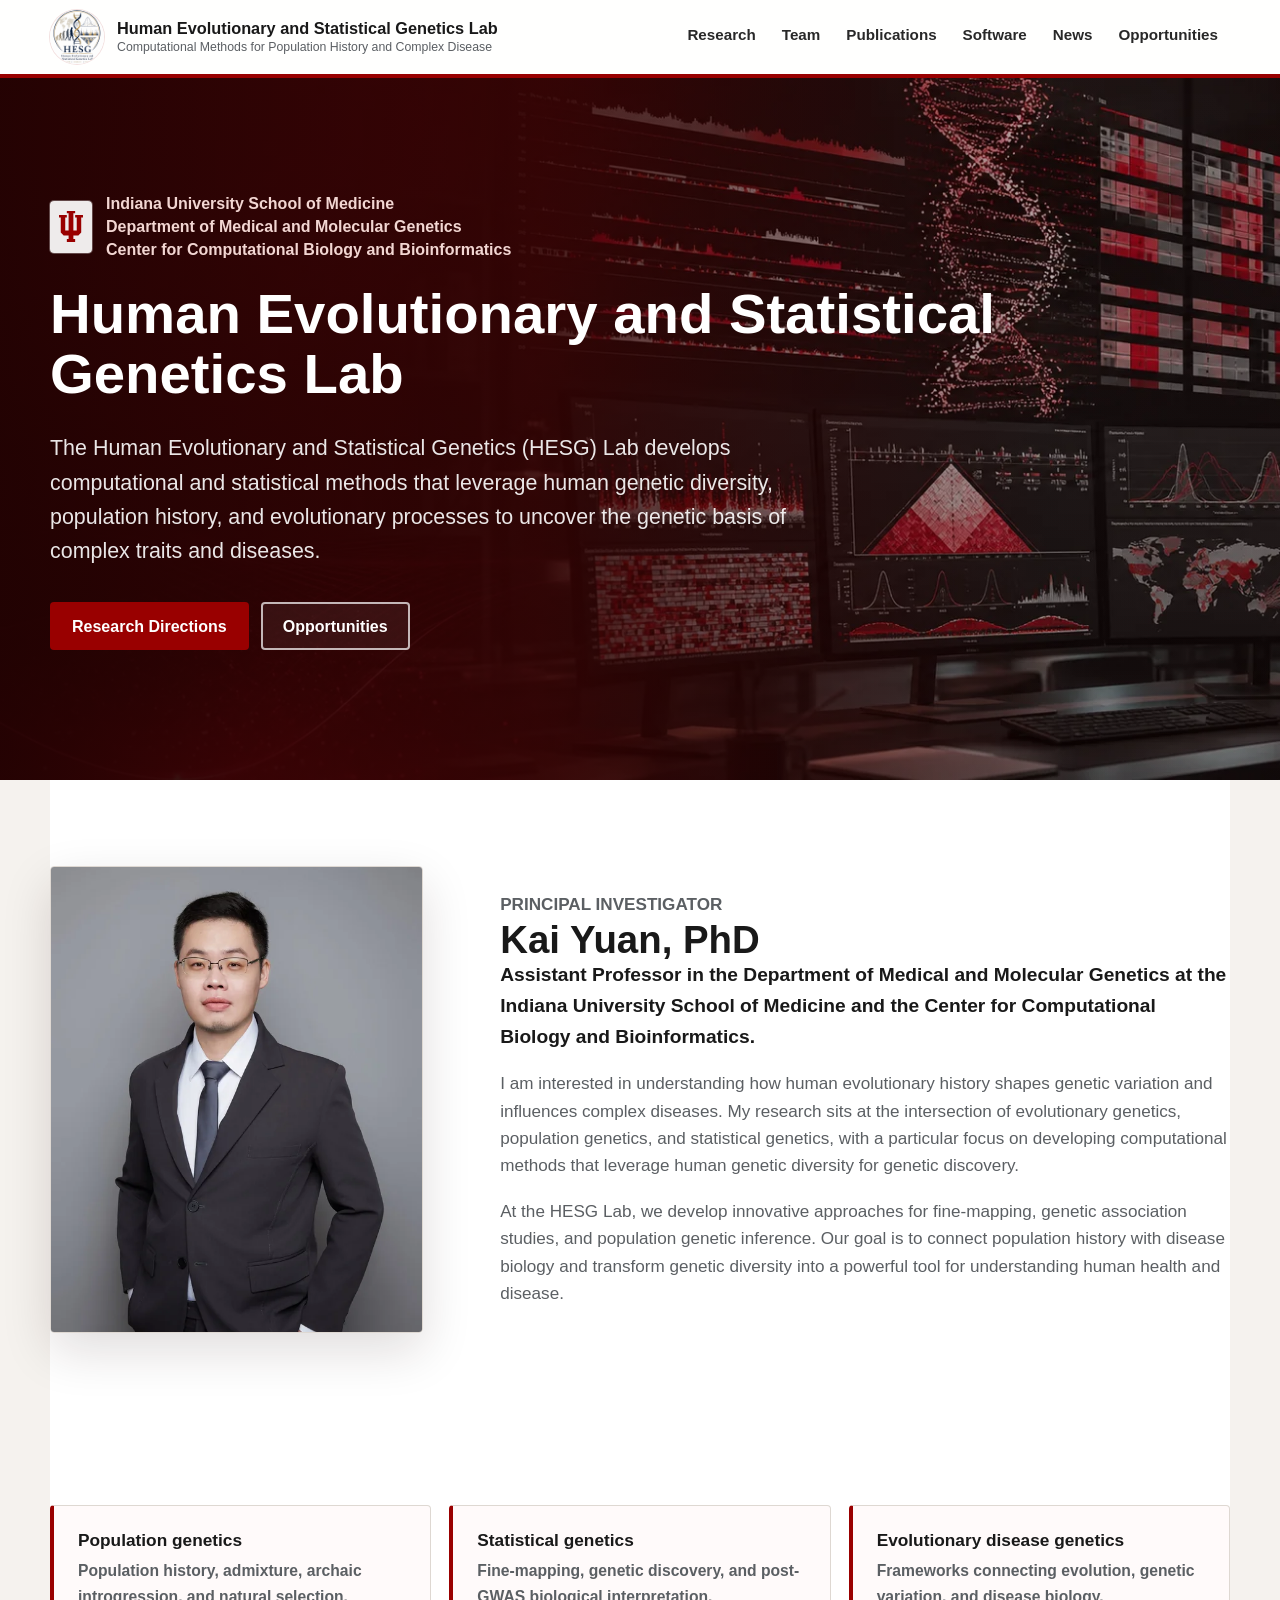
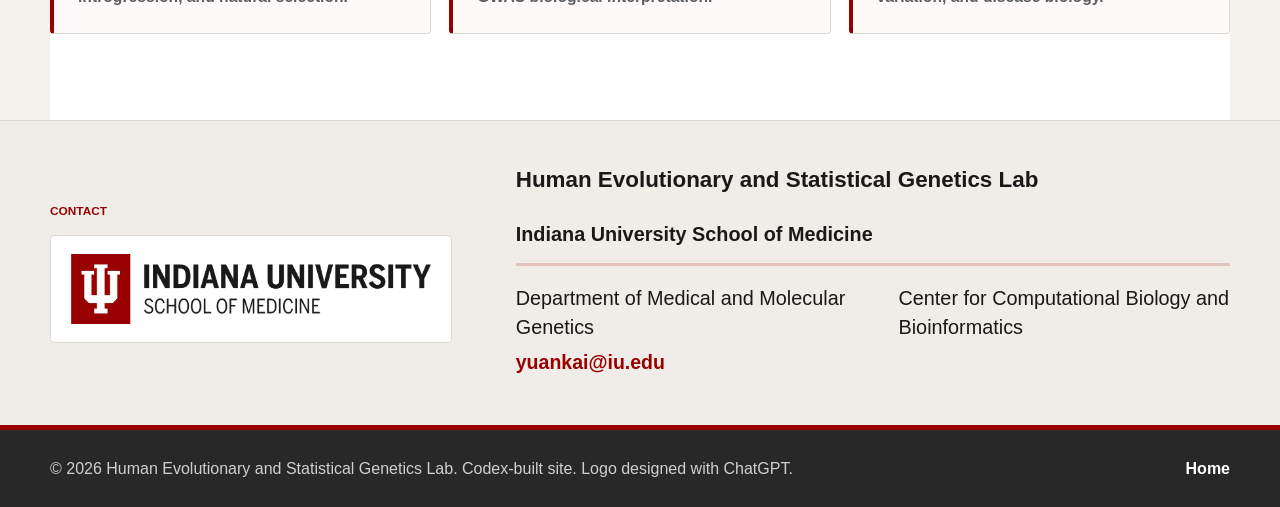
==== commit f5949fed: "Update contact email address" ====
--- a/index.html
+++ b/index.html
@@ -10,7 +10,7 @@
     <title>Human Evolutionary and Statistical Genetics Lab | Computational Methods for Population History and Complex Disease</title>
     <link rel="preload" href="assets/media/1adf4ea9.webp" as="image" />
     <link rel="icon" href="assets/media/c5be937f.png" />
-    <link rel="stylesheet" href="styles.css?v=20260625y" />
+    <link rel="stylesheet" href="styles.css?v=20260626a" />
   </head>
   <body>
     <header class="site-header" data-header>
@@ -126,7 +126,7 @@
               <span>Center for Computational Biology and Bioinformatics</span>
             </div>
           </div>
-          <a href="mailto:kyuan@broadinstitute.org">kyuan@broadinstitute.org</a>
+          <a href="mailto:yuankai@iu.edu">yuankai@iu.edu</a>
         </address>
       </div>
     </section>
--- a/styles.css
+++ b/styles.css
@@ -342,14 +342,33 @@
 
 .page-hero h1 {
   max-width: 108ch;
+  display: flex;
+  align-items: center;
+  gap: clamp(14px, 2vw, 24px);
   color: var(--iu-crimson);
   font-size: clamp(2.35rem, 4vw, 4rem);
   line-height: 1.12;
+}
+
+.page-title-icon {
+  width: clamp(58px, 6vw, 82px);
+  height: clamp(58px, 6vw, 82px);
+  flex: 0 0 auto;
+  object-fit: contain;
+}
+
+.page-title-text {
+  min-width: 0;
 }
 
 .detail-hero h1 {
   max-width: 960px;
   font-size: clamp(2rem, 3.4vw, 3.35rem);
+}
+
+.detail-hero .page-title-icon {
+  width: clamp(48px, 5vw, 68px);
+  height: clamp(48px, 5vw, 68px);
 }
 
 .page-hero p:not(.section-kicker) {
@@ -1450,6 +1469,15 @@
     padding: 58px 18px 48px;
   }
 
+  .page-hero h1 {
+    gap: 12px;
+  }
+
+  .page-title-icon {
+    width: 48px;
+    height: 48px;
+  }
+
   .hero-affiliation {
     gap: 10px;
   }
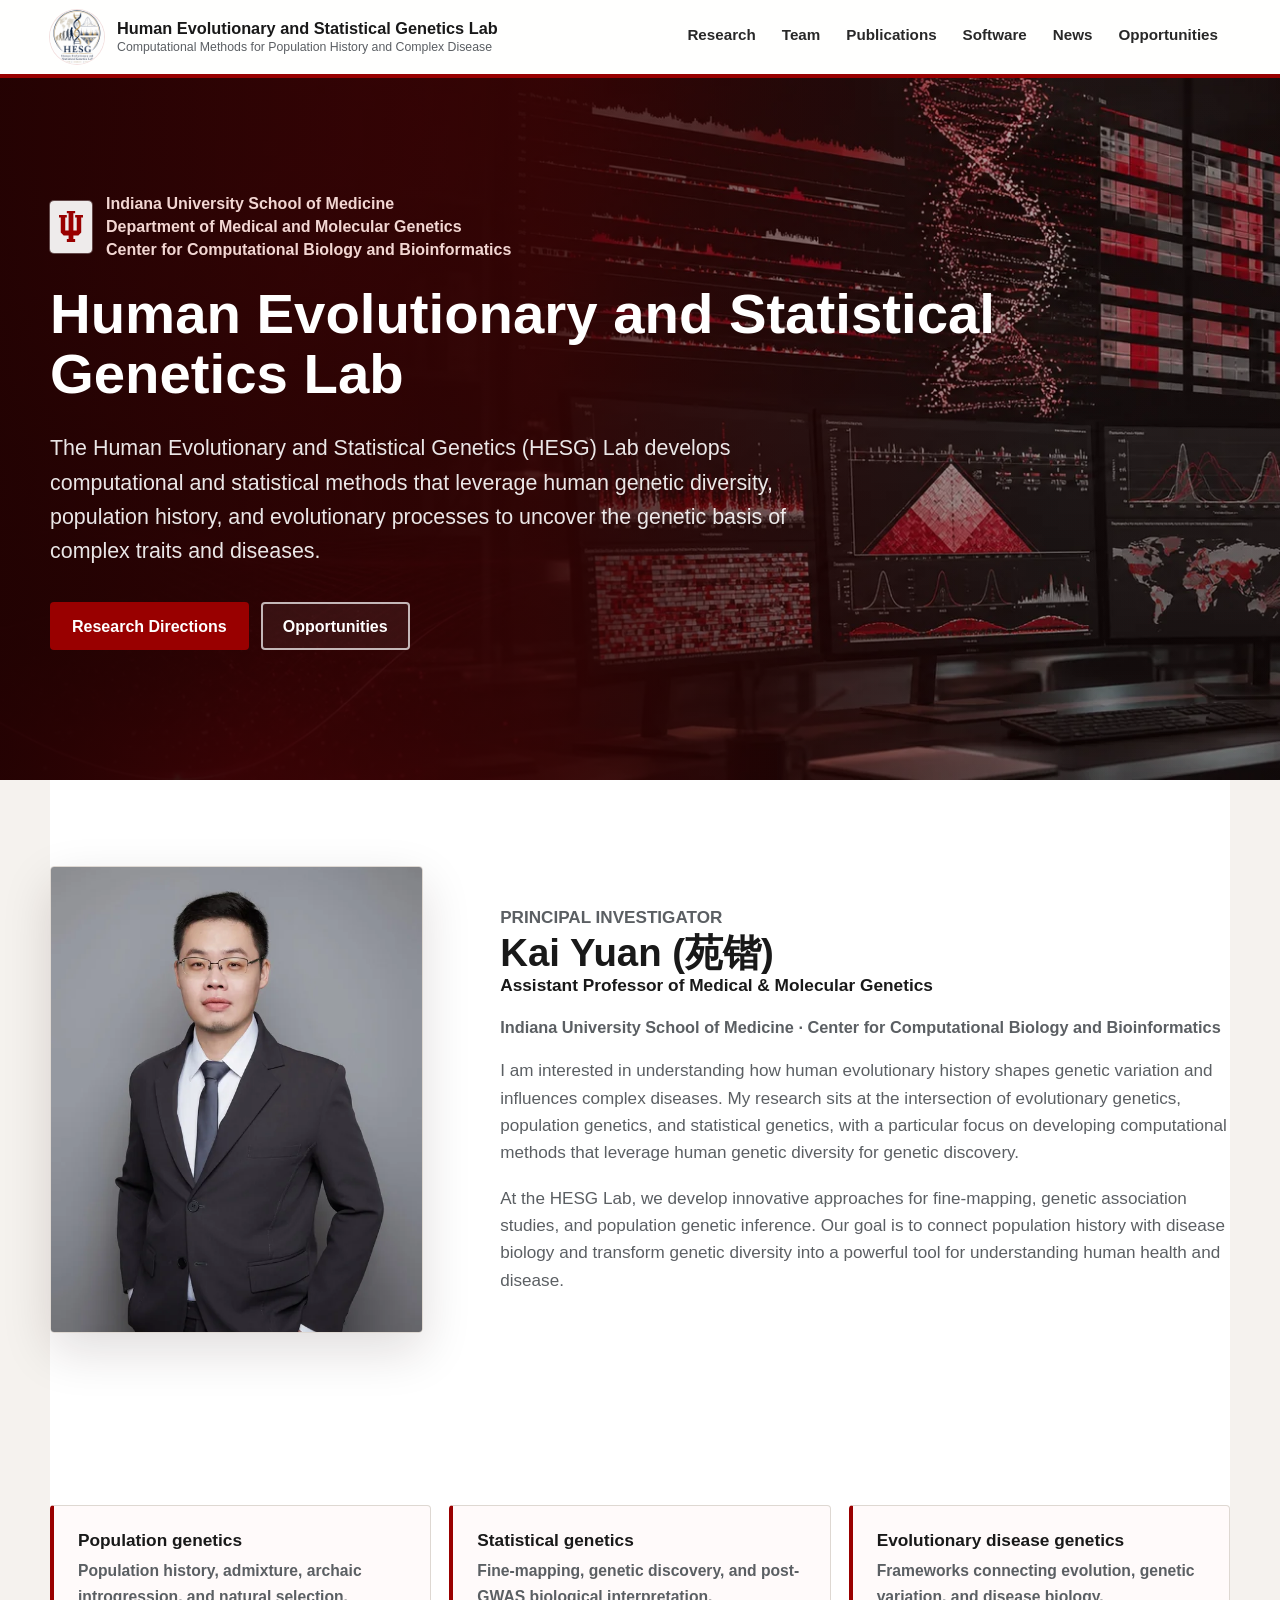
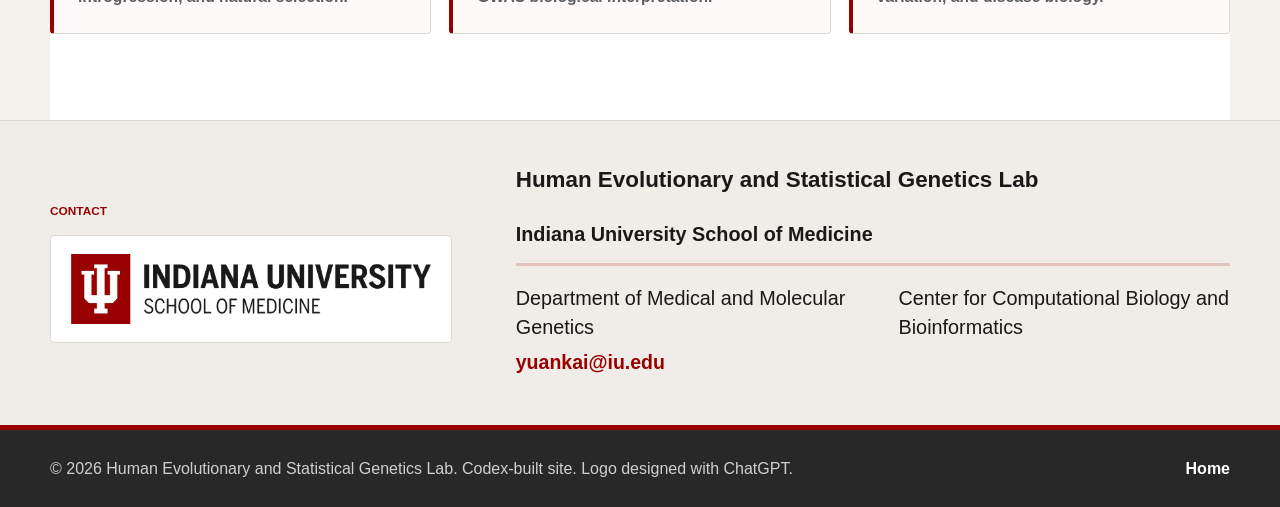
==== commit 435b4558: "Adjust PI intro typography" ====
--- a/index.html
+++ b/index.html
@@ -10,7 +10,7 @@
     <title>Human Evolutionary and Statistical Genetics Lab | Computational Methods for Population History and Complex Disease</title>
     <link rel="preload" href="assets/media/1adf4ea9.webp" as="image" />
     <link rel="icon" href="assets/media/c5be937f.png" />
-    <link rel="stylesheet" href="styles.css?v=20260626a" />
+    <link rel="stylesheet" href="styles.css?v=20260701a" />
   </head>
   <body>
     <header class="site-header" data-header>
@@ -71,11 +71,13 @@
           </figure>
           <div class="intro-copy">
             <p class="section-kicker">Principal Investigator</p>
-            <h2 id="intro-title">Kai Yuan, PhD</h2>
+            <h2 id="intro-title">Kai Yuan (苑锴)</h2>
             <p class="lead">
-              Assistant Professor in the Department of Medical and Molecular Genetics at the
-              Indiana University School of Medicine and the Center for Computational Biology
-              and Bioinformatics.
+              Assistant Professor of Medical &amp; Molecular Genetics
+            </p>
+            <p class="affiliation-line">
+              Indiana University School of Medicine · Center for Computational Biology and
+              Bioinformatics
             </p>
             <p>
               I am interested in understanding how human evolutionary history shapes genetic
--- a/styles.css
+++ b/styles.css
@@ -451,8 +451,22 @@
 
 .intro-copy .lead {
   color: var(--ink);
-  font-size: 1.2rem;
-  font-weight: 760;
+  font-size: clamp(1.06rem, 1.35vw, 1.22rem);
+  font-weight: 650;
+  line-height: 1.38;
+}
+
+.intro-copy #intro-title {
+  font-size: clamp(2.05rem, 3vw, 2.85rem);
+  line-height: 1.1;
+}
+
+.intro-copy .affiliation-line {
+  max-width: 760px;
+  color: var(--muted-ink);
+  font-size: 1.02rem;
+  font-weight: 650;
+  line-height: 1.42;
 }
 
 .intro-copy p + p {
@@ -986,9 +1000,14 @@
   margin-bottom: 8px;
 }
 
+.pi-card h3 {
+  font-size: clamp(1.5rem, 2vw, 2rem);
+  line-height: 1.15;
+}
+
 .pi-card .pi-title {
   color: var(--ink);
-  font-size: 1.18rem;
+  font-size: 1.05rem;
   font-weight: 400;
   line-height: 1.42;
 }
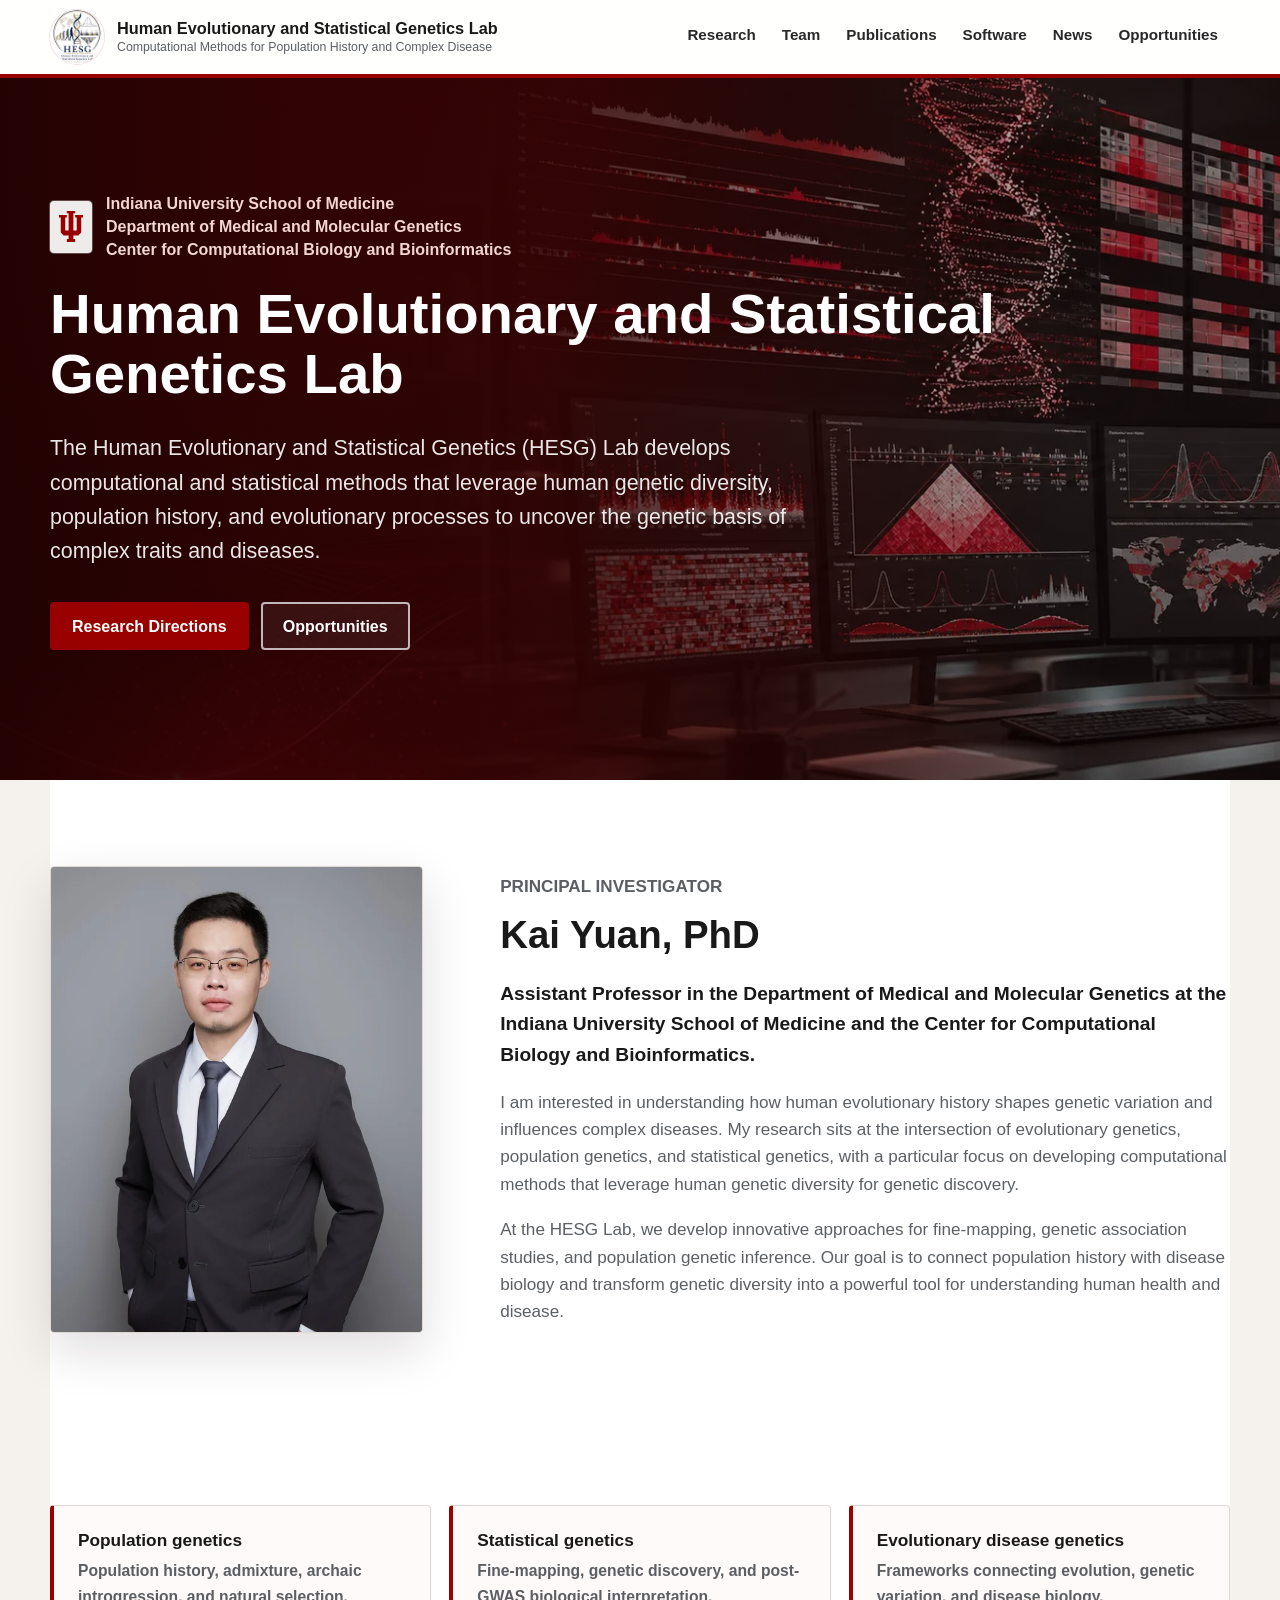
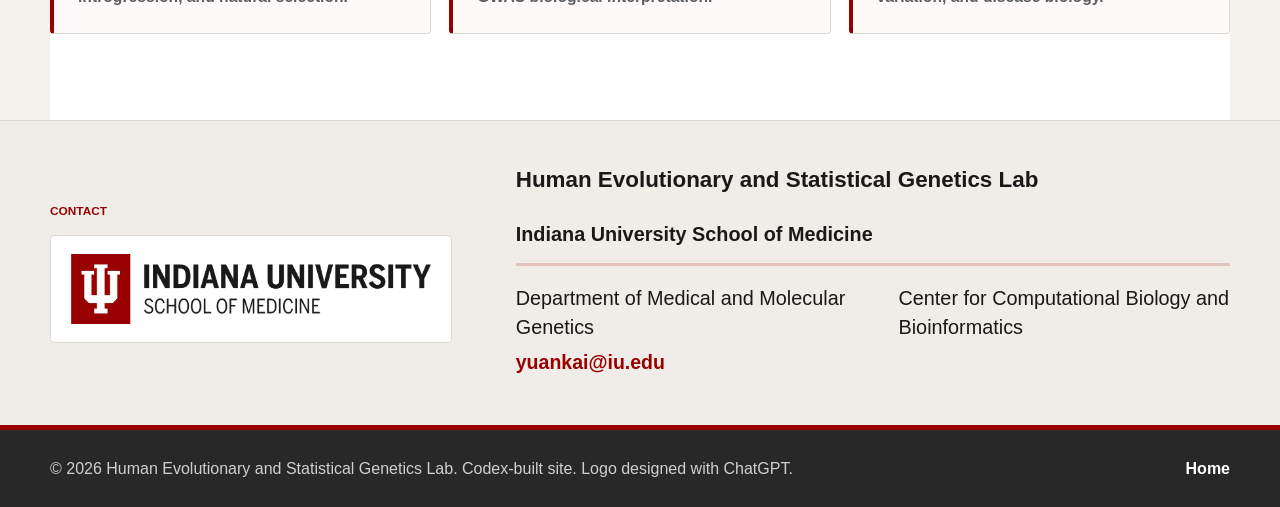
==== commit 2db28930: "Restore PI intro copy and adjust spacing" ====
--- a/index.html
+++ b/index.html
@@ -10,7 +10,7 @@
     <title>Human Evolutionary and Statistical Genetics Lab | Computational Methods for Population History and Complex Disease</title>
     <link rel="preload" href="assets/media/1adf4ea9.webp" as="image" />
     <link rel="icon" href="assets/media/c5be937f.png" />
-    <link rel="stylesheet" href="styles.css?v=20260701a" />
+    <link rel="stylesheet" href="styles.css?v=20260701b" />
   </head>
   <body>
     <header class="site-header" data-header>
@@ -71,13 +71,11 @@
           </figure>
           <div class="intro-copy">
             <p class="section-kicker">Principal Investigator</p>
-            <h2 id="intro-title">Kai Yuan (苑锴)</h2>
+            <h2 id="intro-title">Kai Yuan, PhD</h2>
             <p class="lead">
-              Assistant Professor of Medical &amp; Molecular Genetics
-            </p>
-            <p class="affiliation-line">
-              Indiana University School of Medicine · Center for Computational Biology and
-              Bioinformatics
+              Assistant Professor in the Department of Medical and Molecular Genetics at the
+              Indiana University School of Medicine and the Center for Computational Biology
+              and Bioinformatics.
             </p>
             <p>
               I am interested in understanding how human evolutionary history shapes genetic
--- a/styles.css
+++ b/styles.css
@@ -451,22 +451,14 @@
 
 .intro-copy .lead {
   color: var(--ink);
-  font-size: clamp(1.06rem, 1.35vw, 1.22rem);
-  font-weight: 650;
-  line-height: 1.38;
+  font-size: 1.2rem;
+  font-weight: 760;
 }
 
 .intro-copy #intro-title {
-  font-size: clamp(2.05rem, 3vw, 2.85rem);
+  margin: 14px 0 22px;
+  font-size: clamp(2.05rem, 3vw, 2.75rem);
   line-height: 1.1;
-}
-
-.intro-copy .affiliation-line {
-  max-width: 760px;
-  color: var(--muted-ink);
-  font-size: 1.02rem;
-  font-weight: 650;
-  line-height: 1.42;
 }
 
 .intro-copy p + p {
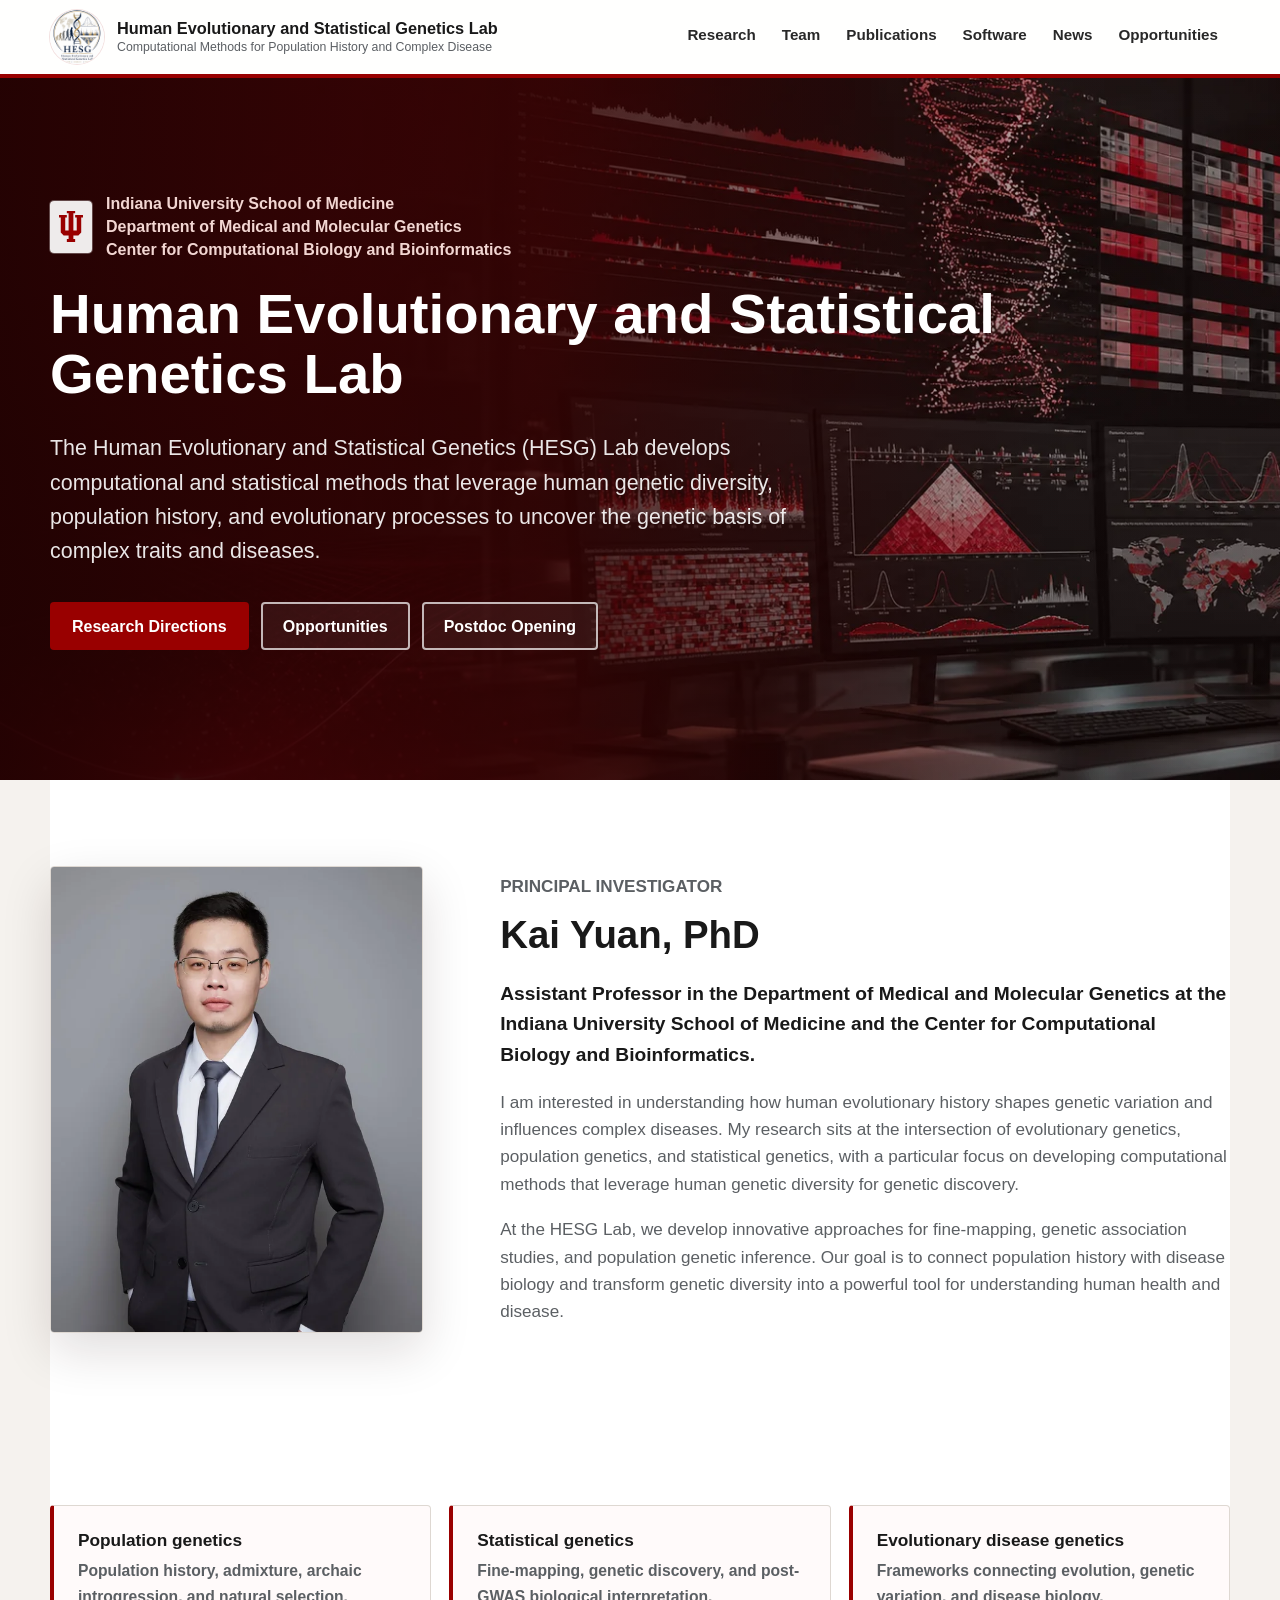
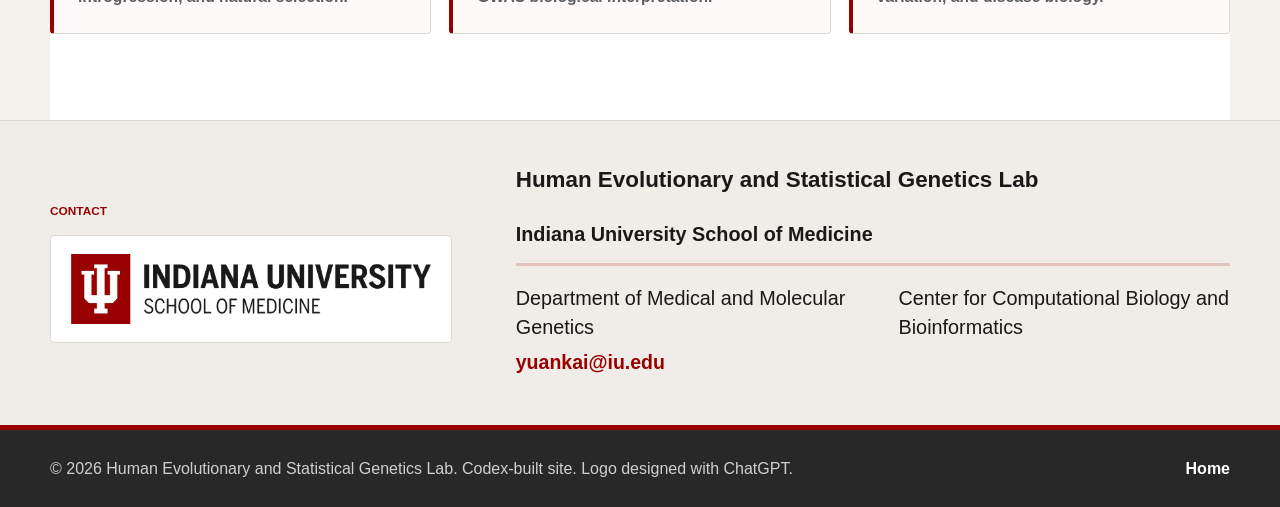
==== commit c0085f80: "Add PeopleAdmin postdoc posting link" ====
--- a/index.html
+++ b/index.html
@@ -60,6 +60,7 @@
           <div class="hero-actions" aria-label="Primary actions">
             <a class="button primary" href="research.html">Research Directions</a>
             <a class="button secondary" href="opportunities.html">Opportunities</a>
+            <a class="button secondary" href="https://indiana.peopleadmin.com/postings/33803" target="_blank" rel="noopener">Postdoc Opening</a>
           </div>
         </div>
       </section>
